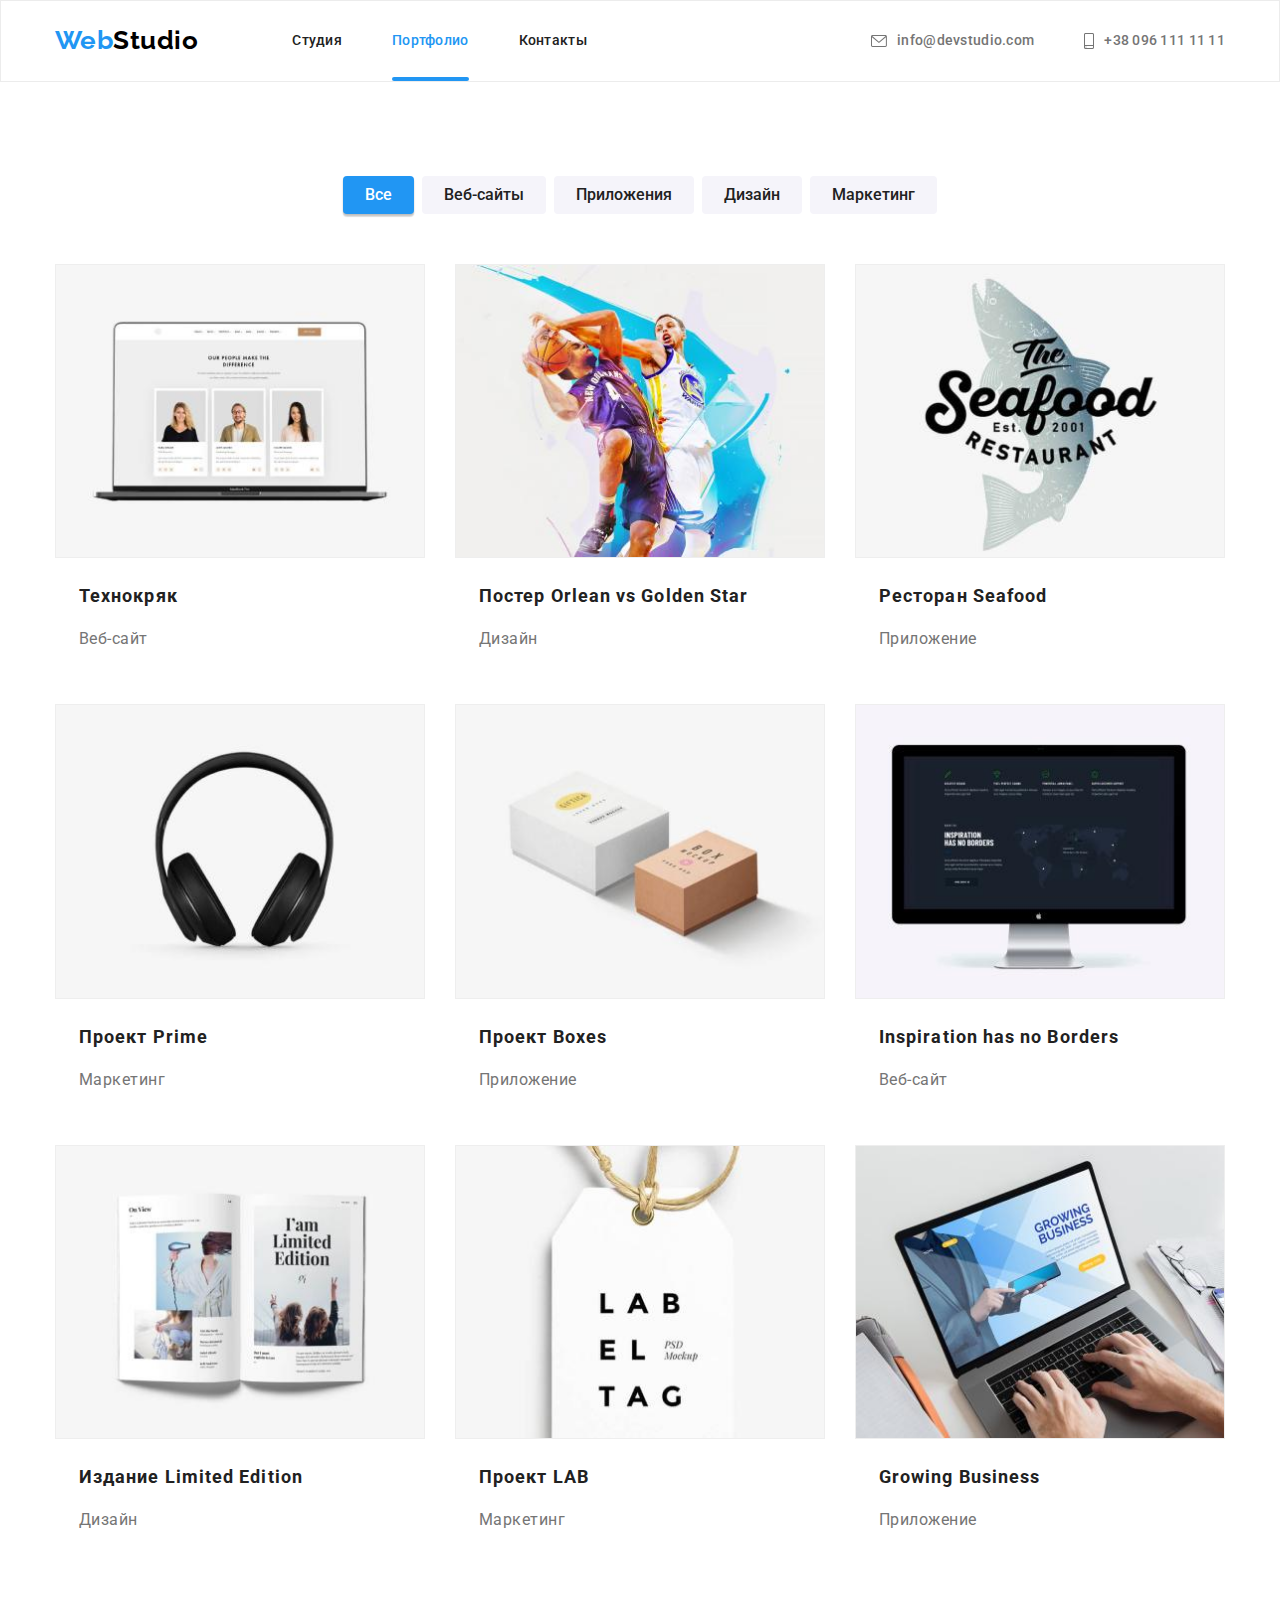
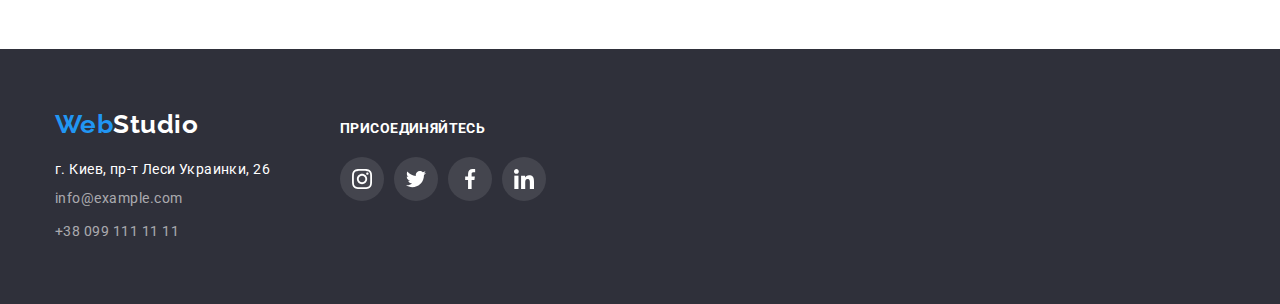
==== portfolio.html @ 808e6c38 "start1" ====
<!DOCTYPE html>
<html lang="ru">
  <head>
    <meta charset="UTF-8" />
    <meta http-equiv="X-UA-Compatible" content="IE=edge" />
    <meta name="viewport" content="width=device-width, initial-scale=1.0" />
    <title>Portfolio</title>
    <link rel="preconnect" href="https://fonts.googleapis.com" />
    <link rel="preconnect" href="https://fonts.gstatic.com" crossorigin />
    <link
      href="https://fonts.googleapis.com/css2?family=Raleway:wght@700&family=Roboto:wght@400;500;700;900&display=swap"
      rel="stylesheet"
    />
    <link
      rel="stylesheet"
      href="https://cdnjs.cloudflare.com/ajax/libs/modern-normalize/1.1.0/modern-normalize.min.css"
    />
    <link rel="stylesheet" href="./css/styles.css" />
  </head>
  <body>
    <header class="header">
      <div class="container main-nav">
        <nav class="header-navigation">
          <a href="" class="header-logo link" lang="en">Web<span class="accent">Studio</span></a>
          <ul class="header-list list">
            <li class="header-item">
              <a href="./index.html" class="header-link link">Студия</a>
            </li>
            <li class="header-item">
              <a href="./portfolio.html" class="header-link link current">Портфолио</a>
            </li>
            <li class="header-item">
              <a href="" class="header-link link">Контакты</a>
            </li>
          </ul>
        </nav>
        <ul class="header-contacts list">
          <li class="header-item">
            <a href="mailto:info@devstudio.com" class="header-link header-mail link"
              ><svg class="header-contacts-icon" width="16" height="12">
                <use href="./images/icons.svg#icon-envelope"></use>
              </svg>
              info@devstudio.com</a
            >
          </li>
          <li class="header-item">
            <a href="tel:+380961111111" class="header-link header-tel link"
              ><svg class="header-contacts-icon" width="10" height="16">
                <use href="./images/icons.svg#icon-smartphone"></use>
              </svg>
              +38 096 111 11 11
            </a>
          </li>
        </ul>
      </div>
    </header>

    <main>
      <section class="portfolio-category">
        <div class="container">
          <h1 class="section-title visually-hidden">Примеры работ</h1>
          <!-- Кнопки выбора -->
          <ul class="portfolio-btn link list">
            <li class="portfolio-btn-item">
              <button type="button" class="portfolio-btn-current button">Все</button>
            </li>
            <li class="portfolio-btn-item">
              <button type="button" class="portfolio-btn-filter button">Веб-сайты</button>
            </li>
            <li class="portfolio-btn-item">
              <button type="button" class="portfolio-btn-filter button">Приложения</button>
            </li>
            <li class="portfolio-btn-item">
              <button type="button" class="portfolio-btn-filter button">Дизайн</button>
            </li>
            <li class="portfolio-btn-item">
              <button type="button" class="portfolio-btn-filter button">Маркетинг</button>
            </li>
          </ul>
          <!-- Примеры работ -->
          <ul class="examples-list list">
            <li class="examples-item">
              <a href="" class="examples-link link">
                <div class="examples-overlay">
                  <img class="examples-img" src="./images/techno.jpg" alt="Ноутбук" width="370" />
                  <p class="examples-overlay-text">
                    Технокряк это современная площадка распространения коронавируса. Компании
                    используют эту платформу для цифрового шпионажа и атак на защищённые сервера
                    конкурентов.
                  </p>
                </div>
                <div class="examples-text">
                  <h2 class="title">Технокряк</h2>
                  <p class="text">Веб-сайт</p>
                </div>
              </a>
            </li>
            <li class="examples-item">
              <a href="" class="examples-link link">
                <div class="examples-overlay">
                  <img
                    class="examples-img"
                    src="./images/new-orlean-vs-golden-star.jpg"
                    alt="<Баскетболисты>"
                    width="370"
                  />
                  <p class="examples-overlay-text">
                    Технокряк это современная площадка распространения коронавируса. Компании
                    используют эту платформу для цифрового шпионажа и атак на защищённые сервера
                    конкурентов.
                  </p>
                </div>
                <div class="examples-text">
                  <h2 class="title">Постер <span lang="en">Orlean vs Golden Star</span></h2>
                  <p class="text">Дизайн</p>
                </div>
              </a>
            </li>
            <li class="examples-item">
              <a href="" class="examples-link link">
                <div class="examples-overlay">
                  <img
                    class="examples-img"
                    src="./images/seafood.jpg"
                    alt="Логотип Ресторана Seafood"
                    width="370"
                  />
                  <p class="examples-overlay-text">
                    Технокряк это современная площадка распространения коронавируса. Компании
                    используют эту платформу для цифрового шпионажа и атак на защищённые сервера
                    конкурентов.
                  </p>
                </div>
                <div class="examples-text">
                  <h2 class="title">Ресторан <span lang="en">Seafood</span></h2>
                  <p class="text">Приложение</p>
                </div>
              </a>
            </li>
            <li class="examples-item">
              <a href="" class="examples-link link">
                <div class="examples-overlay">
                  <img
                    class="examples-img"
                    src="./images/prime-earphones.jpg"
                    alt="Наушники"
                    width="370"
                  />
                  <p class="examples-overlay-text">
                    Технокряк это современная площадка распространения коронавируса. Компании
                    используют эту платформу для цифрового шпионажа и атак на защищённые сервера
                    конкурентов.
                  </p>
                </div>
                <div class="examples-text">
                  <h2 class="title">Проект <span lang="en">Prime</span></h2>
                  <p class="text">Маркетинг</p>
                </div>
              </a>
            </li>
            <li class="examples-item">
              <a href="" class="examples-link link">
                <div class="examples-overlay">
                  <img class="examples-img" src="./images/boxes.jpg" alt="Коробочки" width="370" />
                  <p class="examples-overlay-text">
                    Технокряк это современная площадка распространения коронавируса. Компании
                    используют эту платформу для цифрового шпионажа и атак на защищённые сервера
                    конкурентов.
                  </p>
                </div>
                <div class="examples-text">
                  <h2 class="title">Проект <span lang="en">Boxes</span></h2>
                  <p class="text">Приложение</p>
                </div>
              </a>
            </li>
            <li class="examples-item">
              <a href="" class="examples-link link">
                <div class="examples-overlay">
                  <img
                    class="examples-img"
                    src="./images/inspiration-no-borders.jpg"
                    alt="Монитор"
                    width="370"
                  />
                  <p class="examples-overlay-text">
                    Технокряк это современная площадка распространения коронавируса. Компании
                    используют эту платформу для цифрового шпионажа и атак на защищённые сервера
                    конкурентов.
                  </p>
                </div>
                <div class="examples-text">
                  <h2 lang="en" class="title">Inspiration has no Borders</h2>
                  <p class="text">Веб-сайт</p>
                </div>
              </a>
            </li>
            <li class="examples-item">
              <a href="" class="examples-link link">
                <div class="examples-overlay">
                  <img
                    class="examples-img"
                    src="./images/limited-edition-magazine.jpg"
                    alt="Журнал"
                    width="370"
                  />
                  <p class="examples-overlay-text">
                    Технокряк это современная площадка распространения коронавируса. Компании
                    используют эту платформу для цифрового шпионажа и атак на защищённые сервера
                    конкурентов.
                  </p>
                </div>
                <div class="examples-text">
                  <h2 class="title">Издание <span lang="en">Limited Edition</span></h2>
                  <p class="text">Дизайн</p>
                </div>
              </a>
            </li>
            <li class="examples-item">
              <a href="" class="examples-link link">
                <div class="examples-overlay">
                  <img
                    class="examples-img"
                    src="./images/lab-parcel.jpg"
                    alt="<Бирка>"
                    width="370"
                  />
                  <p class="examples-overlay-text">
                    Технокряк это современная площадка распространения коронавируса. Компании
                    используют эту платформу для цифрового шпионажа и атак на защищённые сервера
                    конкурентов.
                  </p>
                </div>
                <div class="examples-text">
                  <h2 class="title">Проект <span lang="en">LAB</span></h2>
                  <p class="text">Маркетинг</p>
                </div>
              </a>
            </li>
            <li class="examples-item">
              <a href="" class="examples-link link">
                <div class="examples-overlay">
                  <img
                    class="examples-img"
                    src="./images/growing-business-notebook.jpg"
                    alt="Ноутбук"
                    width="370"
                  />
                  <p class="examples-overlay-text">
                    Технокряк это современная площадка распространения коронавируса. Компании
                    используют эту платформу для цифрового шпионажа и атак на защищённые сервера
                    конкурентов.
                  </p>
                </div>
                <div class="examples-text">
                  <h2 lang="en" class="title">Growing Business</h2>
                  <p class="text">Приложение</p>
                </div>
              </a>
            </li>
          </ul>
        </div>
      </section>
    </main>

    <footer class="footer">
      <div class="container">
        <div class="footer-contact">
          <a href="" lang="en" class="footer-logo link">
            Web<span class="accent-footer">Studio</span>
          </a>
          <address class="footer-contacts">
            <ul class="footer-list list">
              <li class="footer-item">
                <a class="footer-address link" href="https://goo.gl/maps/3ZpsKinJBJPtdprP7">
                  г. Киев, пр-т Леси Украинки, 26
                </a>
              </li>
              <li class="footer-item">
                <a class="footer-mail link" href="mailto:info@example.com">info@example.com </a>
              </li>
              <li class="footer-item">
                <a class="footer-tel link" href="tel:+380991111111">+38 099 111 11 11 </a>
              </li>
            </ul>
          </address>
        </div>
        <div class="footer-join">
          <p class="footer-join-title">Присоединяйтесь</p>
          <ul class="footer-social-list list">
            <li class="footer-social-item">
              <a href="" class="footer-social-link">
                <svg class="footer-social-icon" width="20" height="20">
                  <use href="./images/icons.svg#icon-instagram"></use>
                </svg>
              </a>
            </li>
            <li class="footer-social-item">
              <a href="" class="footer-social-link">
                <svg class="footer-social-icon" width="20" height="20">
                  <use href="./images/icons.svg#icon-twitter"></use>
                </svg>
              </a>
            </li>
            <li class="footer-social-item">
              <a href="" class="footer-social-link">
                <svg class="footer-social-icon" width="20" height="20">
                  <use href="./images/icons.svg#icon-facebook"></use>
                </svg>
              </a>
            </li>
            <li class="footer-social-item">
              <a href="" class="footer-social-link">
                <svg class="footer-social-icon" width="20" height="20">
                  <use href="./images/icons.svg#icon-linkedin"></use>
                </svg>
              </a>
            </li>
          </ul>
        </div>
      </div>
    </footer>
  </body>
</html>
---- css/styles.css ----
/* #000000 лого */
/* #212121 навігація, заголовки секцій */
/* #757575 основний колір тексту, контакти, текст секцій */
/* #2196F3 акцент */
/* #FFFFFF текст герой */
/* #FFFFFF другий фон */
/* #E5E5E5 основний фон */
/* raleway logo-700 */
/* roboto nav-500 hero-900 button&h3-700 
text&address-400 names-500*/

html {
  box-sizing: border-box;
}

*,
*::before,
*::after {
  box-sizing: inherit;
}

:root {
  --primary-text-color: #757575;
  --title-text-color: #212121;
  --accent-color: #2196f3;
  --secondary-text-color: #ffffff;
  --secondary-background-color: #2f303a;
  --button-color: #f5f4fa;
  --studio-color: #000;
  --header-border-color: #ECECEC;
  --portfolio-cards-border-color: #EEEEEE;
  --icon-color: #AFB1B8;
}

p,
h1,
h2,
h3,
h4,
h5,
h6 {
  margin: 0;
}

ul {
  margin: 0;
  padding: 0;
}

img {
  display: block;
  max-width: 100%;
  height: auto;
}

button {
  cursor: pointer;
}

.container {
  /* background-color: var(--secondary-text-color); */
  width: 1200px;
  margin: 0 auto;
  padding-right: 15px;
  padding-left: 15px;
  /* outline: 2px solid tomato; */
}

body {
  color: var(--primary-text-color);
  background-color: var(--secondary-text-color);
  font-family: "Roboto", sans-serif;
  letter-spacing: 0.03em;
  margin: 0;
}

.list {
  list-style: none;
  margin: 0;
  padding: 0;
}

.link {
  text-decoration: none;
}

.header {
  margin-bottom: 0;
  border: 1px solid var(--header-border-color);
}

/* лого */

.header-logo,
.footer-logo {
  color: var(--accent-color);
  font-family: "Raleway", sans-serif;
  font-weight: 700;
  font-size: 26px;
  line-height: 1.19;
}

.header-logo .accent {
  color: var(--studio-color);
}

.header-logo {
  padding-top: 24px;
  padding-bottom: 25px;
}

/* навігація */

.main-nav,
.header-list,
.header-contacts,
.header-link,
.header-navigation {
  display: flex;
}

.main-nav {
  align-items: center;
  justify-content: space-between;
}

.header-list {
  margin-left: 94px
}

.header-item:not(:last-child) {
  margin-right: 50px;
}

.header-link:hover,
.header-link:focus,
.header-contacts-link:hover,
.header-contacts-link:focus,
.header-link.current,
.accent:hover,
.accent-footer:hover,
.accent:focus,
.accent-footer:focus,
.footer-mail:hover,
.footer-mail:focus,
.footer-tel:focus,
.footer-tel:hover,
.footer-address:hover,
.footer-address:focus {
  color: var(--accent-color);
}

.header-contacts-link,
.accent,
.accent-footer,
.footer-mail,
.footer-tel,
.footer-address {
  transition: color 250ms cubic-bezier(0.4, 0, 0.2, 1);
}

.header-link {
  position: relative;
  align-items: center;
  justify-content: center;
  color: var(--title-text-color);
  font-weight: 500;
  font-size: 14px;
  line-height: 1.14;
  letter-spacing: 0.02em;
  padding-top: 32px;
  padding-bottom: 32px;
  transition: color 250ms cubic-bezier(0.4, 0, 0.2, 1);
}

.current::after {
  display: block;
  content: '';
  position: absolute;
  left: 0;
  bottom: 0;
  width: 100%;
  height: 4px;
  border-radius: 2px;  
  background-color: var(--accent-color);
  /* opacity: 0;
  transition: opacity 250ms; */
}

/* .header-link:hover::after {
  opacity: 1;  
} */

.header-mail, .header-tel {
  color: var(--primary-text-color);  
}

.header-contacts-icon {
  fill: currentColor;
  margin-right: 10px;
}

/* герой */

.hero {
  background-color: var(--secondary-background-color);
  text-align: center;
  padding-top: 200px;
  padding-bottom: 200px;
}

.overlay {
  max-width: 1600px;
  height: 600px;
  margin-left: auto;
  margin-right: auto;
  background-image: linear-gradient(
    to right,
    rgba(47, 48, 58, 0.4),
    rgba(47, 48, 58, 0.4)
  ),
  url("../images/hero.jpg");
  background-repeat: no-repeat;
  background-position: center;
  background-size: cover;
  filter: drop-shadow(0px 4px 4px rgba(0, 0, 0, 0.25));
}

.hero > .container {
    width: 696px;
}

.hero-title {
  margin-top: 0;
  margin-bottom: 30px;
  color: var(--secondary-text-color);
  font-weight: 900;
  font-size: 44px;
  line-height: 1.36;
  letter-spacing: 0.06em;
  text-transform: uppercase;
}

.order-button {
  display: inline-block;
  color: var(--secondary-text-color);
  background-color: var(--accent-color);
  border: 1px solid transparent;
  border-color: var(--accent-color);
  border-radius: 4px;
  font-family: inherit;
  font-weight: 700;
  font-size: 16px;
  line-height: 1.87;
  text-align: center;
  letter-spacing: 0.06em;
  cursor: pointer;
  min-width: 200px;
  padding: 10px 32px;
}

/* sections */

.visually-hidden {
  position: absolute;
  white-space: nowrap;
  width: 1px;
  height: 1px;
  overflow: hidden;
  border: 0;
  padding: 0;
  clip: rect(0 0 0 0);
  clip-path: inset(50%);
  margin: -1px;
}

.title {
  margin-top: 0;
  margin-bottom: 10px;
}

.section-title {
  color: var(--title-text-color);
  font-weight: bold;
  font-size: 36px;
  line-height: 1.16;
  text-align: center;
  margin-top: 0;
  margin-bottom: 50px;
}

.text {
  margin-top: 0;
  margin-bottom: 0;
}

/* features */

.feature {
  padding-top: 94px;
  padding-bottom: 94px;
}

.feature-list {
  display: flex;
  align-items: center;
  justify-content: space-between;
  width: 1170px;
}

.feature-list .title {
  color: var(--title-text-color);
  font-weight: 700;
  font-size: 14px;
  line-height: 1.14;
  text-transform: uppercase;
}

.feature-item {
  display: block;
  width: 270px;
  background-color: var(--button-color);
}

.feature-div-icon {
  display: flex;
  align-items: center;
  justify-content: center;
  height: 120px;
}

.feature-item:not(:last-child) {
  margin-right: 30px;
}

.feature-item-text {
  padding-top: 30px;
  background-color: var(--secondary-text-color);
}

.feature-list .text {
  font-size: 14px;
  line-height: 1.71;
}

/* work */

.work {  
  padding-bottom: 94px;
}

.work-list {
  display: flex;
  justify-content: space-between;
}

.work-item:not(:last-child) {
  margin-right: 30px;
}

.work-item {
  position: relative;
}

.work-item-text {
  position: absolute;
  bottom: 0;
  left: 0;
  font-weight: 700;
font-size: 14px;
line-height: 1.14;
text-transform: uppercase;
text-align: center;
color: var(--secondary-text-color);
background-color: rgba(47, 48, 58, 0.8);
height: 70px;
width: 100%;
display: flex;
justify-content: center;
align-items: center;
}

/* team */

.team {
  background-color: var(--button-color);
  padding-top: 94px;
  padding-bottom: 94px;
}

.team-list {
  display: flex;  
}

.team-title {
  padding: 30px 32px;
}

.team-name {
  color: var(--title-text-color);
  font-weight: 500;
  font-size: 16px;
  line-height: 1.19;
  text-align: center;
  margin-bottom: 10px;
}

.team-job {
  font-size: 16px;
  line-height: 1.19;
  text-align: center;  
  margin-bottom: 16px;
}

.team-item {
  background-color: var(--secondary-text-color);  
  border-radius: 0px;
  filter: drop-shadow(0px 4px 4px rgba(0, 0, 0, 0.25));
}

.team-item:not(:last-child) {
  margin-right: 30px;
}

.team-social-list {
  display: flex;
  justify-content: center;
}

.team-social-item {
  width: 44px;
  height: 44px;
}

.team-social-item + .team-social-item {
  margin-left: 10px;
}

.team-social-link {
  width: 100%;
  height: 100%;
  border-radius: 50%;
  display: flex;
  align-items: center;
  justify-content: center;
  color: var(--icon-color);
  transition: background-color 250ms cubic-bezier(0.4, 0, 0.2, 1), color 250ms cubic-bezier(0.4, 0, 0.2, 1);
}

.team-social-icon {
  fill: currentColor;
}

.team-social-link:hover,
.team-social-link:focus {
  background-color: var(--accent-color);
  color: var(--secondary-text-color);
}

/* clients */

.clients {
  background-color: var(--secondary-text-color);
  padding-top: 94px;
  padding-bottom: 94px;
}

.clients-list {
  display: flex;
  justify-content: center;
}

.clients-item {
  width: 170px;
  height: 92px;  
}

/* .clients-item:hover,
.clients-item:focus { 
  border-color: var(--accent-color);  
} */

.clients-item + .clients-item {
  margin-left: 30px;
}

.clients-link {
  width: 100%;
  height: 100%;
  display: flex;
  align-items: center;
  justify-content: center;
  color: var(--icon-color);
  border: 1px solid var(--icon-color);
  border-radius: 4px;
  transition: color 250ms cubic-bezier(0.4, 0, 0.2, 1), border-color 250ms cubic-bezier(0.4, 0, 0.2, 1);
}

.clients-icon {
  fill: currentColor;
}

.clients-link:hover,
.clients-link:focus { 
  color: var(--accent-color);
  border-color: var(--accent-color);
}

/* footer */

.footer {
  background-color: var(--secondary-background-color);
  padding-top: 60px;
  padding-bottom: 60px;
}

.footer-logo {
  display: inline-block;
  margin-bottom: 20px;
}

.footer-item:not(:last-child) {
  margin-bottom: 9px;
}

.accent-footer {
  color: var(--secondary-text-color);
}

.footer-address {
  color: var(--secondary-text-color);
  font-style: normal;
  font-size: 14px;
  line-height: 1.17;
  letter-spacing: 0.03em;
}

.footer-mail,
.footer-tel {
  color: rgba(255, 255, 255, 0.6);
  font-style: normal;
  font-size: 14px;
  line-height: 1.71;
}

.footer-join,
.footer-contacts,
.footer-social-list,
.footer-social-link,
.footer-contact {
  display: flex;  
}

.footer > .container {
  display: flex;
  flex-direction: row;
  align-items: baseline;
}

.footer-contact {
  flex-direction: column;
  margin-right: 70px;
}
.footer-join {
  flex-direction: column;  
  width: 206px;
  height: 80px;  
}

.footer-join-title {
  font-weight: 700;
  font-size: 14px;
  line-height: 1.14;
  letter-spacing: 0.03em;
  text-transform: uppercase;
  color: var(--secondary-text-color);
  margin-bottom: 20px;
  align-items: baseline;
}

.footer-social-list {
  justify-content: center;  
}

.footer-social-item {
  width: 44px;
  height: 44px;
  border-radius: 50%;
  background-color: rgba(255, 255, 255, 0.1);
  transition: background-color 250ms cubic-bezier(0.4, 0, 0.2, 1);
}

.footer-social-item + .footer-social-item {
  margin-left: 10px;
}

.footer-social-link {
  width: 100%;
  height: 100%;
  border-radius: 50%;
  align-items: center;
  justify-content: center;
  transition: background-color 250ms cubic-bezier(0.4, 0, 0.2, 1);
}

.footer-social-icon {
  fill: var(--secondary-text-color);
}

.footer-social-link:hover,
.footer-social-link:focus {
  background-color: var(--accent-color); 
}

.footer-social-link:hover .footer-social-icon,
.footer-social-link:focus .footer-social-icon {
  fill: var(--secondary-text-color);
}

.footer-social-link .footer-social-icon {
  transition: fill 250ms cubic-bezier(0.4, 0, 0.2, 1);
}

/* Модалка */

.backdrop {
  position: fixed;
  top: 0;
  left: 0;
  width: 100vw;
  height: 100vh;
  background: rgba(0, 0, 0, 0.2);
  opacity: 1;
  transition: opacity 250ms cubic-bezier(0.4, 0, 0.2, 1), visibility 250ms cubic-bezier(0.4, 0, 0.2, 1);  
}

.backdrop.is-hidden .modal {
  transform: scale(1.5) rotate(270deg);
}

.backdrop.is-hidden {
  visibility: hidden;
  opacity: 0;
  pointer-events: none;
}

.modal {
  position: absolute;
  top: 50%;
  left: 50%;
  transform: translate(-50%, -50%) scale(1) rotate(0);
  transition: transform 250ms cubic-bezier(0.4, 0, 0.2, 1);

  min-height: 581px;
  min-width: 528px;
  background-color: #FFFFFF;
  box-shadow: 0px 1px 3px rgba(0, 0, 0, 0.12), 0px 1px 1px rgba(0, 0, 0, 0.14), 0px 2px 1px rgba(0, 0, 0, 0.2);
  border-radius: 4px;
}

.modal-close {
  position: absolute;
  top: 14px;
  right: 14px;
  width: 30px;
  height: 30px;
  background-color: var(--secondary-text-color);
  border: 1px solid rgba(0, 0, 0, 0.1);
  border-radius: 50%;
  display: flex;
  justify-content: center;
  align-items: center;
}

/* portfolio */

.button {
  border: 0;
  border-radius: 4px;
  font-family: inherit;
  font-weight: 500;
  font-size: 16px;
  line-height: 1.62;
  text-align: center;
  cursor: pointer;  
  padding: 6px 22px;  
}

.portfolio-btn-current {
  color: var(--secondary-text-color);
  background-color: var(--accent-color);
  border-color: var(--accent-color);
  box-shadow: 0px 3px 1px rgba(0, 0, 0, 0.1), 0px 1px 2px rgba(0, 0, 0, 0.08), 0px 2px 2px rgba(0, 0, 0, 0.12);
}

.portfolio-btn-filter {
  color: var(--title-text-color);
  background-color: var(--button-color);
  border-color: var(--button-color);  
}

.portfolio-category {
  padding-top: 94px;
  padding-bottom: 94px;
}

.portfolio-btn {
  display: flex;
  justify-content: center;
  margin-bottom: 50px;
}

.portfolio-btn-item:not(:last-child) {
  margin-right: 8px;
}

.portfolio-category .portfolio-btn-filter:hover,
.portfolio-category .portfolio-btn-filter:focus,
.portfolio-category .portfolio-btn-current:hover,
.portfolio-category .portfolio-btn-current:hover {
  color: var(--secondary-text-color);
  background-color: var(--accent-color);  
  box-shadow: 0px 3px 1px rgba(0, 0, 0, 0.1), 0px 1px 2px rgba(0, 0, 0, 0.08), 0px 2px 2px rgba(0, 0, 0, 0.12);
}

.portfolio-category .portfolio-btn-filter,
.portfolio-category .portfolio-btn-current {
  transition: color 250ms cubic-bezier(0.4, 0, 0.2, 1), background-color 250ms cubic-bezier(0.4, 0, 0.2, 1), box-shadow 250ms cubic-bezier(0.4, 0, 0.2, 1);
}

/* Наши работы */

.examples-list {
  display: flex;
  flex-wrap: wrap;
  margin-right: -30px;
  margin-bottom: -30px;
}

.examples-list .title {
  color: var(--title-text-color);
  font-weight: bold;
  font-size: 18px;
  line-height: 2;
  letter-spacing: 0.06em;
}

.examples-list .text {
  color: var(--primary-text-color);
  font-size: 16px;
  line-height: 1.87;  
}

.examples-text {
  padding: 20px 24px;  
}

.examples-item {
  flex-basis: calc(100% / 3 - 30px);
  width: 370px;
  background-color: var(--secondary-text-color);
  margin-right: 30px;
  margin-bottom: 30px;  
}

.examples-link {
  display: block;
  transition: box-shadow 250ms cubic-bezier(0.4, 0, 0.2, 1)
}

.examples-link:hover,
.examples-link:focus {  
  box-shadow: 0px 1px 1px rgba(0, 0, 0, 0.12), 0px 4px 4px rgba(0, 0, 0, 0.06), 1px 4px 6px rgba(0, 0, 0, 0.16);  
}

.examples-link:hover .examples-overlay-text,
.examples-link:focus .examples-overlay-text {
  transform: translateY(0);
  opacity: 1; 
}

.examples-overlay {
  position: relative;
  overflow: hidden;
  border: 1px solid var(--portfolio-cards-border-color);
}

.examples-overlay-text {
  position: absolute;
  top: 0;  
  left: 0;
  font-size: 18px;
  font-weight: 400;
  line-height: 1.56;  
  color: var(--secondary-text-color);
  padding: 50px 24px;
  width: 100%;
  height: 100%;  
  background: rgba(33, 150, 243, 0.9);
  transform: translateY(100%);
  transition: transform 250ms cubic-bezier(0.4, 0, 0.2, 1);
  opacity: 0;
  /* overflow: auto; */
}
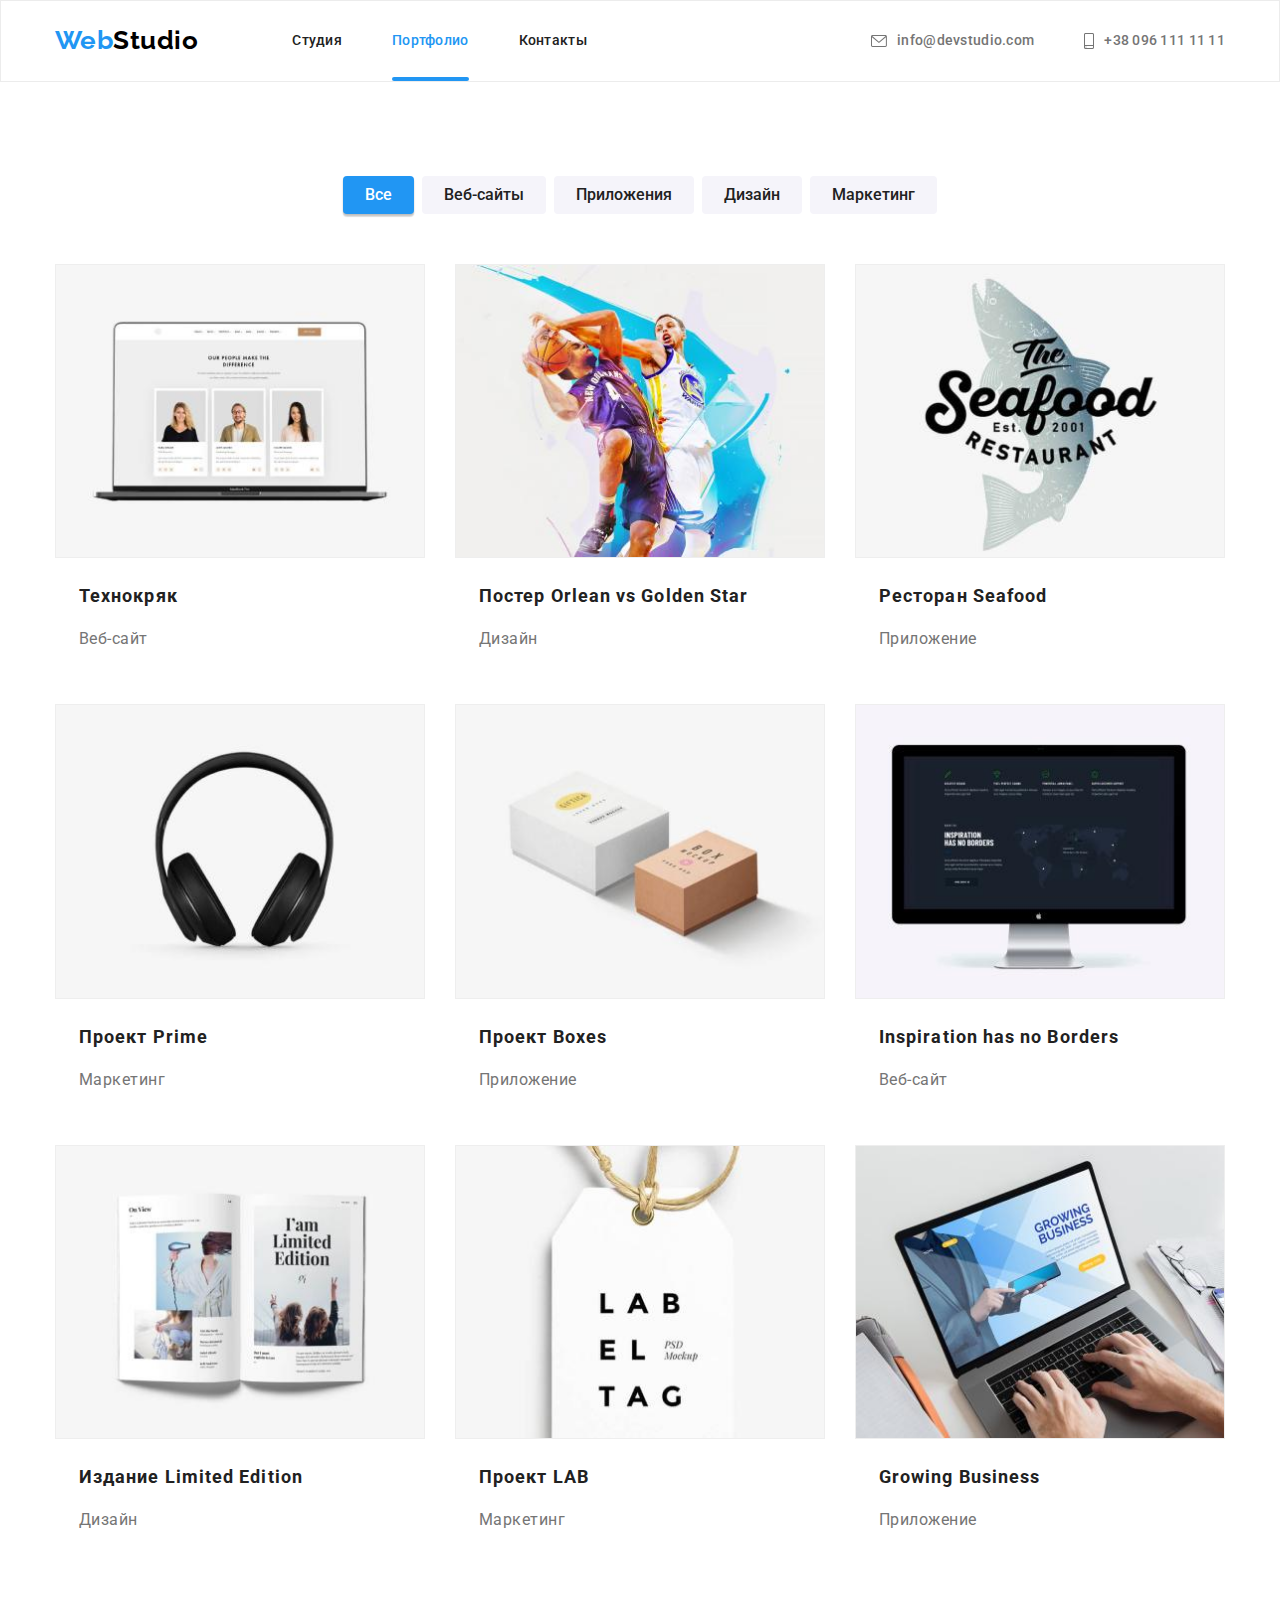
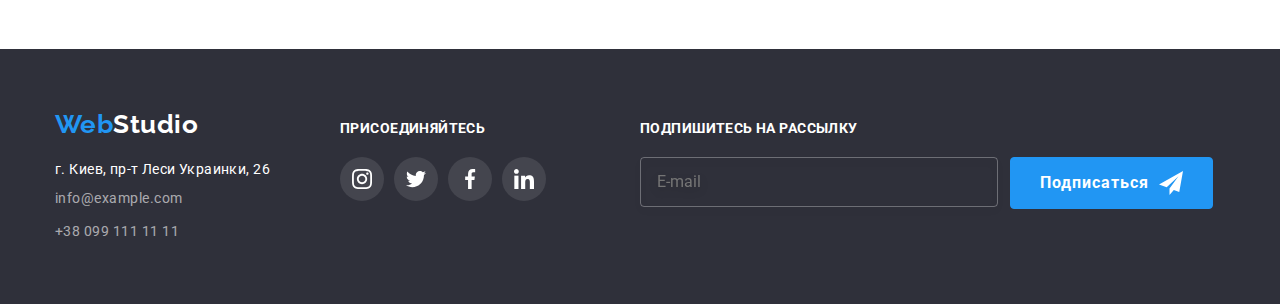
==== commit 0dbf6448: "finish1" ====
--- a/portfolio.html
+++ b/portfolio.html
@@ -318,6 +318,19 @@
             </li>
           </ul>
         </div>
+        <div class="footer-signup">
+          <p class="footer-join-title">Подпишитесь на рассылку</p>
+          <form action="#" class="signup-form">
+            <div class="signup-wrap">
+              <input type="mail" name="signup-mail" class="signup" placeholder="E-mail" required />
+              <button type="submit" class="signup-button order-button">
+                Подписаться<svg class="signup-button-icon" width="24" height="24">
+                  <use href="./images/icons.svg#icon-icon-send"></use>
+                </svg>
+              </button>
+            </div>
+          </form>
+        </div>
       </div>
     </footer>
   </body>
--- a/css/styles.css
+++ b/css/styles.css
@@ -621,7 +621,7 @@
   transition: fill 250ms cubic-bezier(0.4, 0, 0.2, 1);
 }
 
-/* Модалка */
+/* Модалка hero */
 
 .backdrop {
   position: fixed;
@@ -656,6 +656,7 @@
   background-color: #FFFFFF;
   box-shadow: 0px 1px 3px rgba(0, 0, 0, 0.12), 0px 1px 1px rgba(0, 0, 0, 0.14), 0px 2px 1px rgba(0, 0, 0, 0.2);
   border-radius: 4px;
+  padding: 40px;
 }
 
 .modal-close {
@@ -670,6 +671,124 @@
   display: flex;
   justify-content: center;
   align-items: center;
+}
+
+.modal-title {
+font-weight: 700;
+font-size: 20px;
+line-height: 1.15;
+text-align: center;
+letter-spacing: 0.03em;
+color: var(--title-text-color);
+margin-bottom: 12px;
+}
+
+.modal-field {
+margin-bottom: 10px;
+}
+
+.modal-input-wrap {
+  position: relative;
+}
+
+.modal-input {
+  width: 100%;
+  height: 40px;
+  border: 1px solid rgba(33, 33, 33, 0.2);
+  border-radius: 4px;
+  outline: none;
+  padding-left: 30px;
+  padding-right: 12px;
+  background-color: transparent;
+  font-size: 14px;
+  transition: border-color 250ms cubic-bezier(0.4, 0, 0.2, 1);
+}
+
+.modal-input:focus + .modal-input-icon {
+  fill: var(--accent-color);
+}
+
+.modal-input:focus, .modal-input-text:focus {
+  border-color: var(--accent-color);
+}
+
+.modal-input-icon {
+  position: absolute;
+  top: 50%;
+  transform: translateY(-50%);
+  left: 12px;
+  transition: fill 250ms cubic-bezier(0.4, 0, 0.2, 1);
+}
+
+.modal-comment {
+  width: 100%;
+  height: 96px;
+  font-size: 14px;
+line-height: 1.14;
+letter-spacing: 0.01em;
+border: 1px solid rgba(33, 33, 33, 0.2);
+border-radius: 4px;
+outline: none;
+padding: 12px 16px;
+color: rgba(117, 117, 117, 0.5);
+resize: none;
+}
+
+.modal-input::placeholder .modal-comment::placeholder{
+  font-size: 14px;
+line-height: 1.14;
+letter-spacing: 0.01em;
+
+color: rgba(117, 117, 117, 0.5);
+}
+
+.modal-input-text {
+  display: block;
+  margin-bottom: 4px;
+  font-size: 12px;
+line-height: 1.16;
+letter-spacing: 0.01em;
+color: var(--primary-text-color);
+transition: border-color 250ms cubic-bezier(0.4, 0, 0.2, 1);
+}
+
+.modal-button {
+  margin: 0 auto;
+  display: block;
+}
+
+/* Форма футера Подпишись */
+
+.footer-signup {
+  margin-left: 94px;
+}
+
+.signup {
+  width: 358px;
+  height: 50px;
+  background-color: transparent;
+  border: 1px solid rgba(255, 255, 255, 0.3);
+filter: drop-shadow(0px 4px 4px rgba(0, 0, 0, 0.15));
+border-radius: 4px;
+margin-right: 12px;
+padding: 15px 0 15px 16px;
+}
+
+.signup-wrap {
+  display: flex;
+  justify-content: space-between;  
+}
+
+.signup-button {
+  display: flex;
+  justify-content: center;
+  align-items: center;
+  padding: 10px 29px;
+}
+
+.signup-button-icon {
+  margin-left: 10px;
+  fill: var(--secondary-text-color);
 }
 
 /* portfolio */
